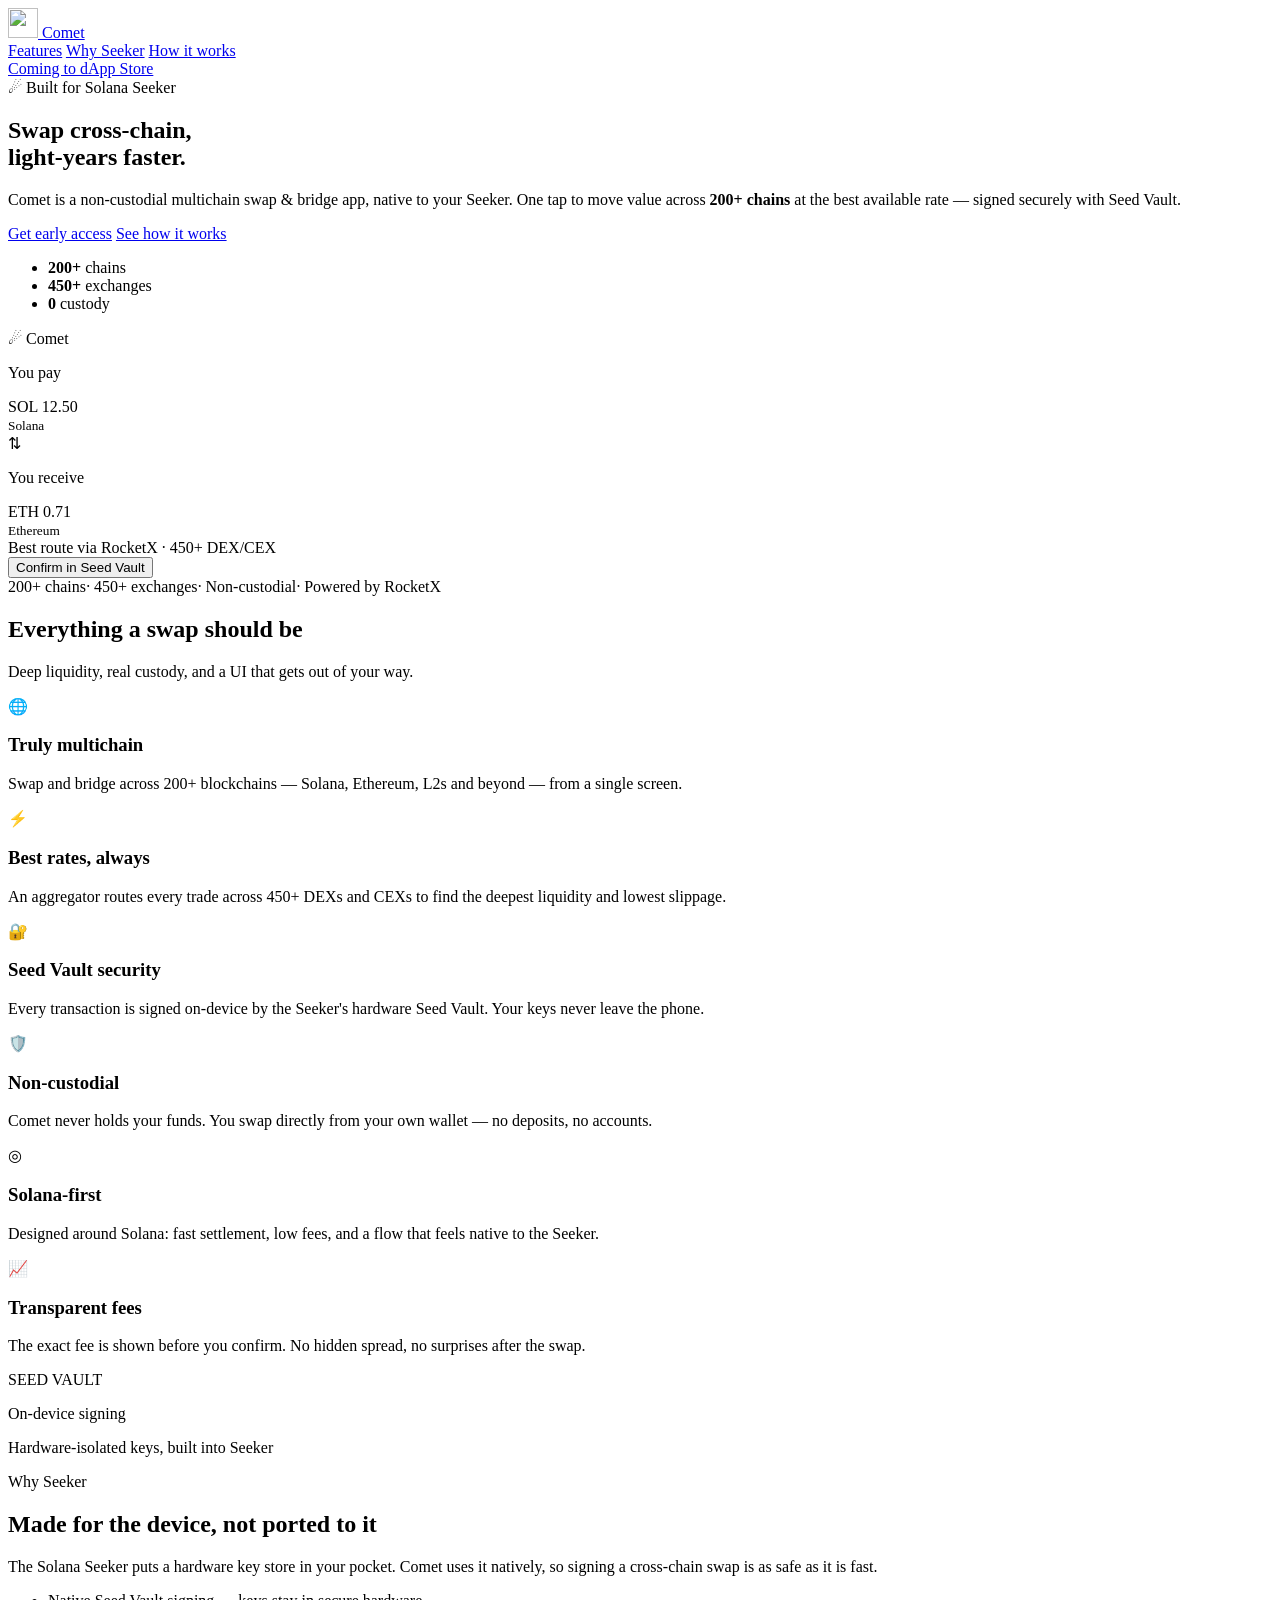
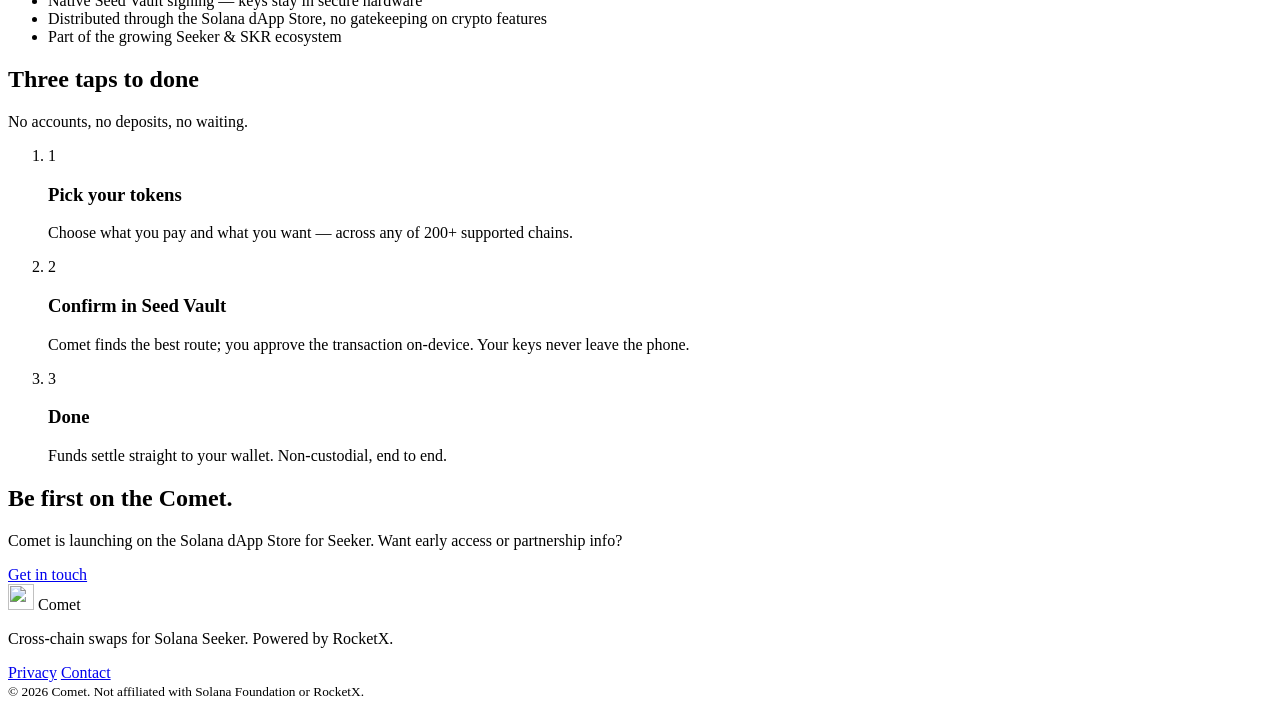
==== index.html @ 414e5646 "Add index.html" ====
<!DOCTYPE html>
<html lang="en">
<head>
  <meta charset="UTF-8" />
  <meta name="viewport" content="width=device-width, initial-scale=1.0" />
  <title>Comet — Cross-chain swaps for Solana Seeker</title>
  <meta name="description" content="Comet is a non-custodial multichain swap & bridge app built for the Solana Seeker. Swap across 200+ chains at the best rates, signed securely with Seed Vault." />
  <meta name="theme-color" content="#08080C" />

  <!-- Open Graph -->
  <meta property="og:title" content="Comet — Cross-chain swaps for Solana Seeker" />
  <meta property="og:description" content="Swap across 200+ chains, light-years faster. Non-custodial, Solana-first, built for Seeker." />
  <meta property="og:type" content="website" />

  <link rel="icon" href="favicon.svg" type="image/svg+xml" />
  <link rel="preconnect" href="https://fonts.googleapis.com" />
  <link rel="preconnect" href="https://fonts.gstatic.com" crossorigin />
  <link href="https://fonts.googleapis.com/css2?family=Space+Grotesk:wght@500;600;700&family=Inter:wght@400;500;600&display=swap" rel="stylesheet" />
  <link rel="stylesheet" href="styles.css" />
</head>
<body>
  <!-- Animated background orbs -->
  <div class="bg-orbs" aria-hidden="true">
    <span class="orb orb--cyan"></span>
    <span class="orb orb--violet"></span>
    <span class="orb orb--cyan2"></span>
  </div>

  <!-- Nav -->
  <header class="nav">
    <a class="brand" href="#top" aria-label="Comet home">
      <img src="assets/logo.svg" alt="" class="brand__logo" width="30" height="30" />
      <span class="brand__name">Comet</span>
    </a>
    <nav class="nav__links">
      <a href="#features">Features</a>
      <a href="#seeker">Why Seeker</a>
      <a href="#how">How it works</a>
    </nav>
    <a href="#cta" class="btn btn--ghost nav__cta">Coming to dApp Store</a>
  </header>

  <main id="top">
    <!-- Hero -->
    <section class="hero">
      <div class="hero__copy">
        <span class="pill">☄ Built for Solana Seeker</span>
        <h1 class="hero__title">
          Swap cross-chain,<br /><span class="gradient-text">light-years faster.</span>
        </h1>
        <p class="hero__sub">
          Comet is a non-custodial multichain swap &amp; bridge app, native to your
          Seeker. One tap to move value across <strong>200+ chains</strong> at the
          best available rate — signed securely with Seed Vault.
        </p>
        <div class="hero__actions">
          <a href="#cta" class="btn btn--primary">Get early access</a>
          <a href="#how" class="btn btn--ghost">See how it works</a>
        </div>
        <ul class="trust" aria-label="Highlights">
          <li><strong>200+</strong> chains</li>
          <li><strong>450+</strong> exchanges</li>
          <li><strong>0</strong> custody</li>
        </ul>
      </div>

      <!-- Phone mockup -->
      <div class="hero__phone" aria-hidden="true">
        <div class="phone">
          <div class="phone__notch"></div>
          <div class="phone__screen">
            <div class="app__top">
              <span class="app__logo">☄ Comet</span>
              <span class="app__dot"></span>
            </div>
            <p class="app__label">You pay</p>
            <div class="swap-card">
              <div class="swap-card__row">
                <span class="token"><span class="token__ico token__ico--sol"></span>SOL</span>
                <span class="amount">12.50</span>
              </div>
              <small class="swap-card__chain">Solana</small>
            </div>
            <div class="swap-arrow">⇅</div>
            <p class="app__label">You receive</p>
            <div class="swap-card">
              <div class="swap-card__row">
                <span class="token"><span class="token__ico token__ico--eth"></span>ETH</span>
                <span class="amount">0.71</span>
              </div>
              <small class="swap-card__chain">Ethereum</small>
            </div>
            <div class="route">
              <span>Best route</span>
              <span class="route__via">via RocketX · 450+ DEX/CEX</span>
            </div>
            <button class="app__cta">Confirm in Seed Vault</button>
          </div>
        </div>
      </div>
    </section>

    <!-- Trust strip -->
    <div class="strip">
      <span>200+ chains</span><i>·</i>
      <span>450+ exchanges</span><i>·</i>
      <span>Non-custodial</span><i>·</i>
      <span>Powered by RocketX</span>
    </div>

    <!-- Features -->
    <section id="features" class="section">
      <div class="section__head reveal">
        <h2>Everything a swap should be</h2>
        <p>Deep liquidity, real custody, and a UI that gets out of your way.</p>
      </div>
      <div class="grid">
        <article class="card reveal">
          <div class="card__ico">🌐</div>
          <h3>Truly multichain</h3>
          <p>Swap and bridge across 200+ blockchains — Solana, Ethereum, L2s and beyond — from a single screen.</p>
        </article>
        <article class="card reveal">
          <div class="card__ico">⚡</div>
          <h3>Best rates, always</h3>
          <p>An aggregator routes every trade across 450+ DEXs and CEXs to find the deepest liquidity and lowest slippage.</p>
        </article>
        <article class="card reveal">
          <div class="card__ico">🔐</div>
          <h3>Seed Vault security</h3>
          <p>Every transaction is signed on-device by the Seeker's hardware Seed Vault. Your keys never leave the phone.</p>
        </article>
        <article class="card reveal">
          <div class="card__ico">🛡️</div>
          <h3>Non-custodial</h3>
          <p>Comet never holds your funds. You swap directly from your own wallet — no deposits, no accounts.</p>
        </article>
        <article class="card reveal">
          <div class="card__ico">◎</div>
          <h3>Solana-first</h3>
          <p>Designed around Solana: fast settlement, low fees, and a flow that feels native to the Seeker.</p>
        </article>
        <article class="card reveal">
          <div class="card__ico">📈</div>
          <h3>Transparent fees</h3>
          <p>The exact fee is shown before you confirm. No hidden spread, no surprises after the swap.</p>
        </article>
      </div>
    </section>

    <!-- Why Seeker -->
    <section id="seeker" class="section section--split">
      <div class="split__media reveal" aria-hidden="true">
        <div class="seeker-card">
          <span class="seeker-card__chip">SEED VAULT</span>
          <div class="seeker-card__glow"></div>
          <p class="seeker-card__big">On-device signing</p>
          <p class="seeker-card__small">Hardware-isolated keys, built into Seeker</p>
        </div>
      </div>
      <div class="split__copy reveal">
        <span class="pill pill--soft">Why Seeker</span>
        <h2>Made for the device, not ported to it</h2>
        <p>The Solana Seeker puts a hardware key store in your pocket. Comet uses it natively, so signing a cross-chain swap is as safe as it is fast.</p>
        <ul class="checks">
          <li>Native Seed Vault signing — keys stay in secure hardware</li>
          <li>Distributed through the Solana dApp Store, no gatekeeping on crypto features</li>
          <li>Part of the growing Seeker &amp; SKR ecosystem</li>
        </ul>
      </div>
    </section>

    <!-- How it works -->
    <section id="how" class="section">
      <div class="section__head reveal">
        <h2>Three taps to done</h2>
        <p>No accounts, no deposits, no waiting.</p>
      </div>
      <ol class="steps">
        <li class="step reveal">
          <span class="step__n">1</span>
          <h3>Pick your tokens</h3>
          <p>Choose what you pay and what you want — across any of 200+ supported chains.</p>
        </li>
        <li class="step reveal">
          <span class="step__n">2</span>
          <h3>Confirm in Seed Vault</h3>
          <p>Comet finds the best route; you approve the transaction on-device. Your keys never leave the phone.</p>
        </li>
        <li class="step reveal">
          <span class="step__n">3</span>
          <h3>Done</h3>
          <p>Funds settle straight to your wallet. Non-custodial, end to end.</p>
        </li>
      </ol>
    </section>

    <!-- CTA -->
    <section id="cta" class="cta reveal">
      <h2>Be first on the Comet.</h2>
      <p>Comet is launching on the Solana dApp Store for Seeker. Want early access or partnership info?</p>
      <a href="mailto:cismytb@gmail.com?subject=Comet%20early%20access" class="btn btn--primary btn--lg">Get in touch</a>
    </section>
  </main>

  <footer class="footer">
    <div class="footer__brand">
      <img src="assets/logo.svg" alt="" width="26" height="26" />
      <span>Comet</span>
    </div>
    <p class="footer__tag">Cross-chain swaps for Solana Seeker. Powered by RocketX.</p>
    <nav class="footer__links">
      <a href="privacy.html">Privacy</a>
      <a href="mailto:cismytb@gmail.com">Contact</a>
    </nav>
    <small class="footer__copy">© <span id="year">2026</span> Comet. Not affiliated with Solana Foundation or RocketX.</small>
  </footer>

  <script src="script.js"></script>
</body>
</html>
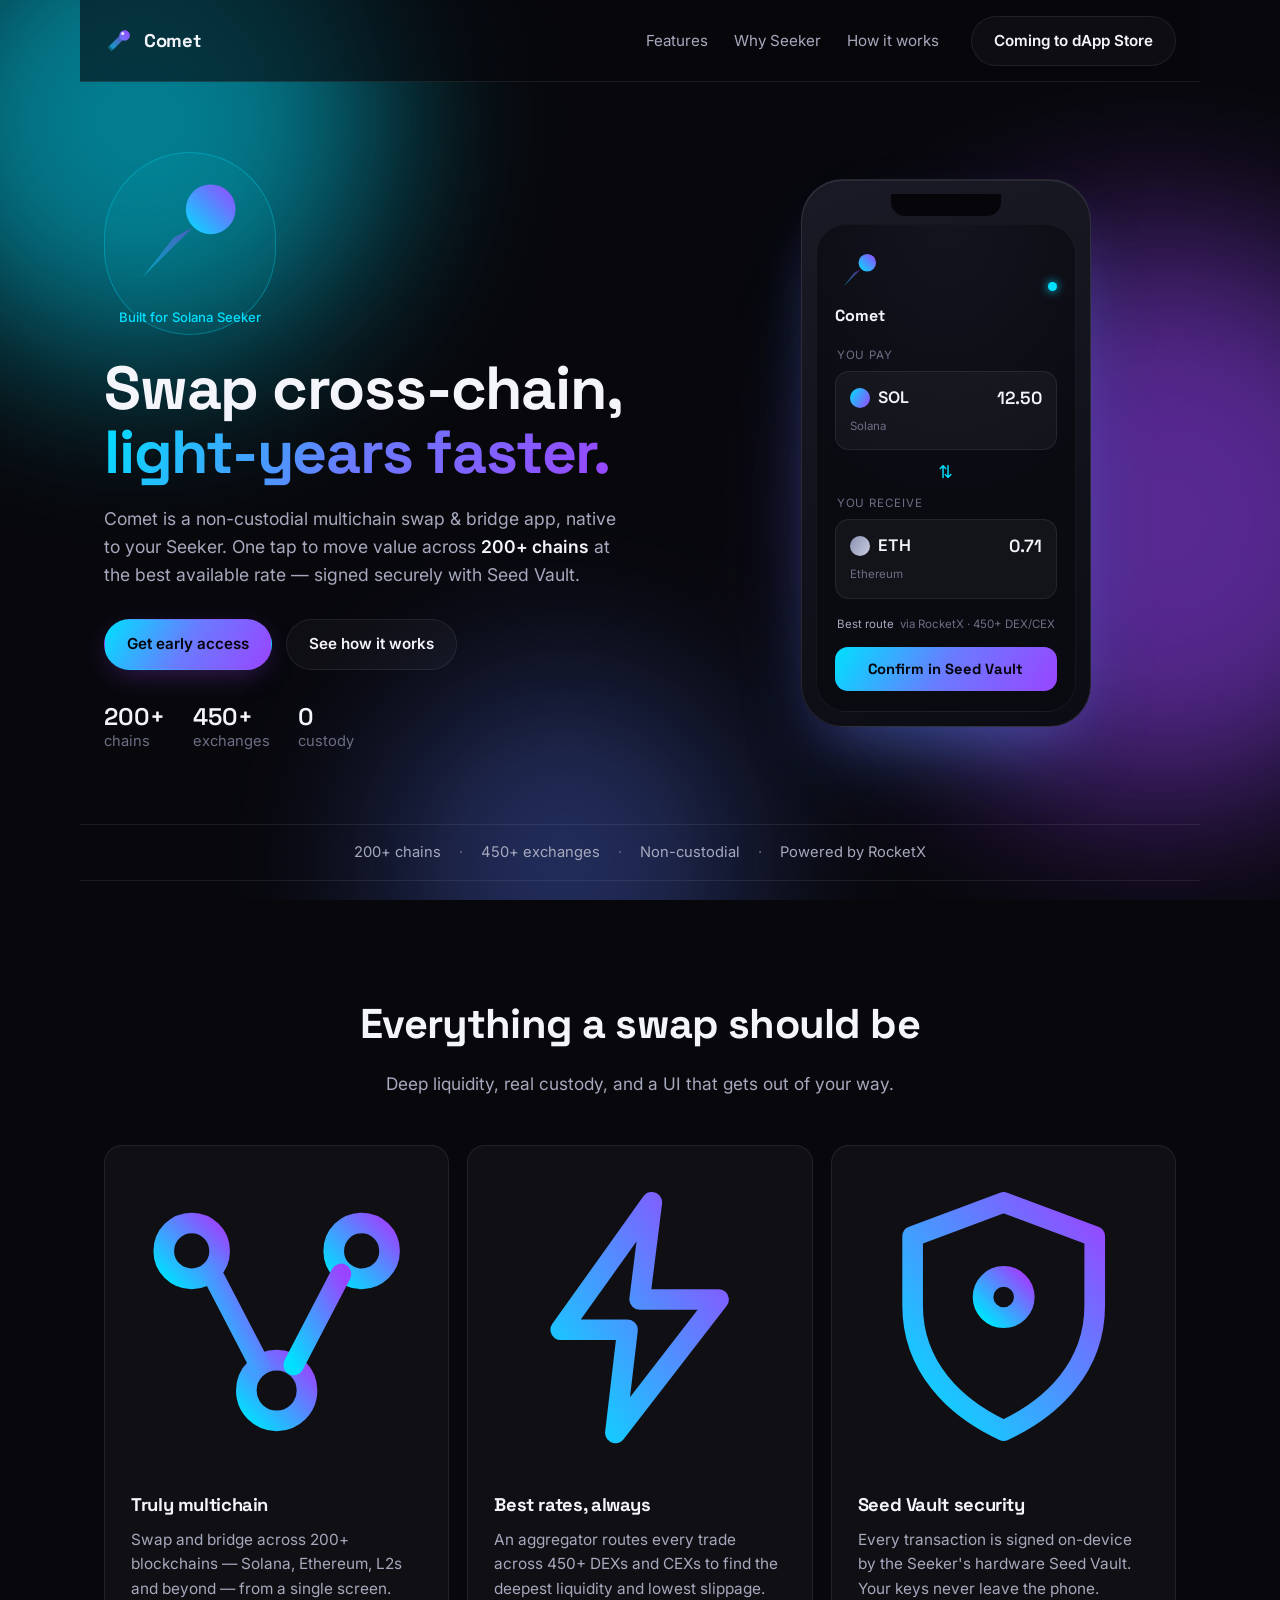
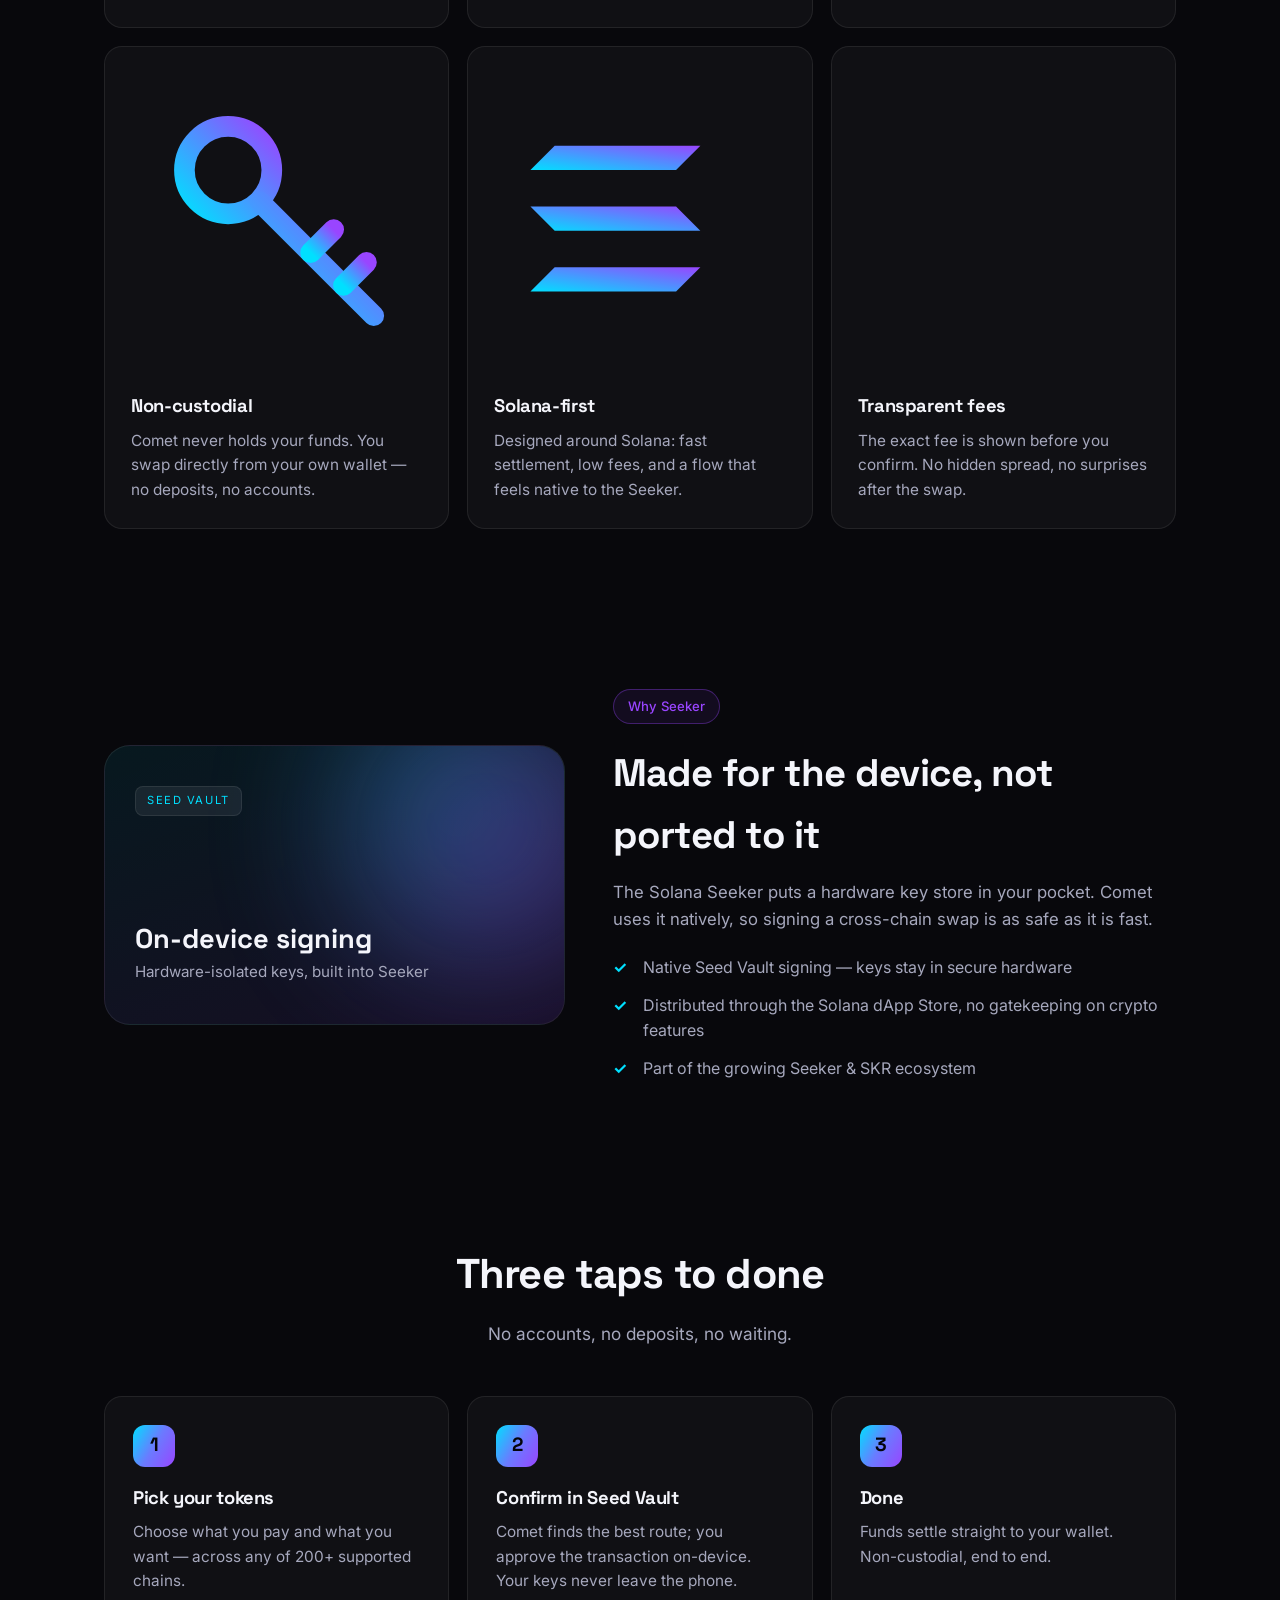
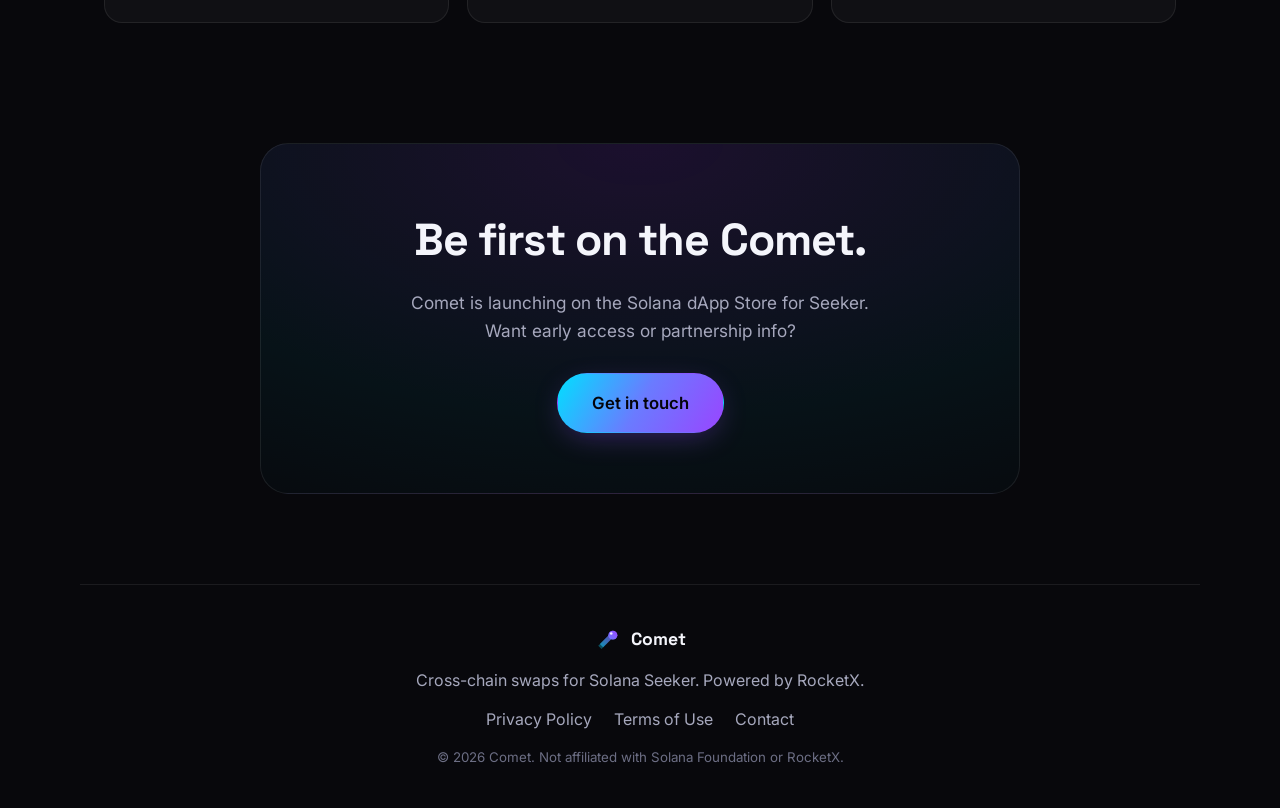
==== commit 66c176a0: "Update index.html" ====
--- a/index.html
+++ b/index.html
@@ -19,6 +19,16 @@
   <link rel="stylesheet" href="styles.css" />
 </head>
 <body>
+  <!-- Shared gradient for inline icons -->
+  <svg width="0" height="0" style="position:absolute" aria-hidden="true" focusable="false">
+    <defs>
+      <linearGradient id="ig" x1="0" y1="1" x2="1" y2="0">
+        <stop stop-color="#00E0FF" />
+        <stop offset="1" stop-color="#9945FF" />
+      </linearGradient>
+    </defs>
+  </svg>
+
   <!-- Animated background orbs -->
   <div class="bg-orbs" aria-hidden="true">
     <span class="orb orb--cyan"></span>
@@ -44,7 +54,7 @@
     <!-- Hero -->
     <section class="hero">
       <div class="hero__copy">
-        <span class="pill">☄ Built for Solana Seeker</span>
+        <span class="pill"><svg class="ico-inline" viewBox="0 0 24 24" aria-hidden="true"><circle cx="15.5" cy="8.5" r="4.2" fill="url(#ig)"/><path d="M12.4 11.6 4 20l5.2-6.7z" fill="url(#ig)" opacity="0.5"/></svg>Built for Solana Seeker</span>
         <h1 class="hero__title">
           Swap cross-chain,<br /><span class="gradient-text">light-years faster.</span>
         </h1>
@@ -70,7 +80,7 @@
           <div class="phone__notch"></div>
           <div class="phone__screen">
             <div class="app__top">
-              <span class="app__logo">☄ Comet</span>
+              <span class="app__logo"><svg class="ico-inline" viewBox="0 0 24 24" aria-hidden="true"><circle cx="15.5" cy="8.5" r="4.2" fill="url(#ig)"/><path d="M12.4 11.6 4 20l5.2-6.7z" fill="url(#ig)" opacity="0.5"/></svg>Comet</span>
               <span class="app__dot"></span>
             </div>
             <p class="app__label">You pay</p>
@@ -116,32 +126,32 @@
       </div>
       <div class="grid">
         <article class="card reveal">
-          <div class="card__ico">🌐</div>
+          <div class="card__ico"><svg class="ico" viewBox="0 0 24 24" fill="none" stroke="url(#ig)" stroke-width="1.7" stroke-linecap="round" stroke-linejoin="round" aria-hidden="true"><circle cx="5" cy="6.5" r="2.3"/><circle cx="19" cy="6.5" r="2.3"/><circle cx="12" cy="18" r="2.5"/><path d="M6.7 8.4 10.6 15.9"/><path d="M17.3 8.4 13.4 15.9"/><path d="M7.2 6.5h9.6"/></svg></div>
           <h3>Truly multichain</h3>
           <p>Swap and bridge across 200+ blockchains — Solana, Ethereum, L2s and beyond — from a single screen.</p>
         </article>
         <article class="card reveal">
-          <div class="card__ico">⚡</div>
+          <div class="card__ico"><svg class="ico" viewBox="0 0 24 24" fill="none" stroke="url(#ig)" stroke-width="1.7" stroke-linecap="round" stroke-linejoin="round" aria-hidden="true"><path d="M13 2.5 5.5 13H11l-1 8.5L18.5 10.5H12z"/></svg></div>
           <h3>Best rates, always</h3>
           <p>An aggregator routes every trade across 450+ DEXs and CEXs to find the deepest liquidity and lowest slippage.</p>
         </article>
         <article class="card reveal">
-          <div class="card__ico">🔐</div>
+          <div class="card__ico"><svg class="ico" viewBox="0 0 24 24" fill="none" stroke="url(#ig)" stroke-width="1.7" stroke-linecap="round" stroke-linejoin="round" aria-hidden="true"><path d="M12 2.5 19.5 5.3V11c0 5-3.4 8.4-7.5 10.3C7.9 19.4 4.5 16 4.5 11V5.3z"/><circle cx="12" cy="10.3" r="1.7"/><path d="M12 12v3"/></svg></div>
           <h3>Seed Vault security</h3>
           <p>Every transaction is signed on-device by the Seeker's hardware Seed Vault. Your keys never leave the phone.</p>
         </article>
         <article class="card reveal">
-          <div class="card__ico">🛡️</div>
+          <div class="card__ico"><svg class="ico" viewBox="0 0 24 24" fill="none" stroke="url(#ig)" stroke-width="1.7" stroke-linecap="round" stroke-linejoin="round" aria-hidden="true"><circle cx="8" cy="8" r="3.6"/><path d="M10.6 10.6 20 20"/><path d="M17.5 17.5 19.4 15.6"/><path d="M14.8 14.8 16.7 12.9"/></svg></div>
           <h3>Non-custodial</h3>
           <p>Comet never holds your funds. You swap directly from your own wallet — no deposits, no accounts.</p>
         </article>
         <article class="card reveal">
-          <div class="card__ico">◎</div>
+          <div class="card__ico"><svg class="ico" viewBox="0 0 24 24" fill="url(#ig)" aria-hidden="true"><path d="M5 6h12l-2 2H3z"/><path d="M3 11h12l2 2H5z"/><path d="M5 16h12l-2 2H3z"/></svg></div>
           <h3>Solana-first</h3>
           <p>Designed around Solana: fast settlement, low fees, and a flow that feels native to the Seeker.</p>
         </article>
         <article class="card reveal">
-          <div class="card__ico">📈</div>
+          <div class="card__ico"><svg class="ico" viewBox="0 0 24 24" fill="none" stroke="url(#ig)" stroke-width="1.7" stroke-linecap="round" stroke-linejoin="round" aria-hidden="true"><path d="M4 20h16"/><path d="M7 20v-5"/><path d="M12 20V8"/><path d="M17 20v-9"/></svg></div>
           <h3>Transparent fees</h3>
           <p>The exact fee is shown before you confirm. No hidden spread, no surprises after the swap.</p>
         </article>
@@ -210,7 +220,8 @@
     </div>
     <p class="footer__tag">Cross-chain swaps for Solana Seeker. Powered by RocketX.</p>
     <nav class="footer__links">
-      <a href="privacy.html">Privacy</a>
+      <a href="privacy.html">Privacy Policy</a>
+      <a href="terms.html">Terms of Use</a>
       <a href="mailto:cismytb@gmail.com">Contact</a>
     </nav>
     <small class="footer__copy">© <span id="year">2026</span> Comet. Not affiliated with Solana Foundation or RocketX.</small>
--- a/styles.css
+++ b/styles.css
@@ -0,0 +1,227 @@
+/* ===== Comet — landing styles ===== */
+:root {
+  --bg: #08080c;
+  --bg-soft: #0e0e16;
+  --ink: #f4f5fb;
+  --ink-dim: #a6a8bd;
+  --ink-faint: #6c6e84;
+  --cyan: #00e0ff;
+  --violet: #9945ff;
+  --line: rgba(255, 255, 255, 0.08);
+  --card: rgba(255, 255, 255, 0.035);
+  --grad: linear-gradient(120deg, #00e0ff 0%, #6a7bff 50%, #9945ff 100%);
+  --glow-cyan: rgba(0, 224, 255, 0.35);
+  --glow-violet: rgba(153, 69, 255, 0.4);
+  --radius: 18px;
+  --maxw: 1120px;
+}
+
+* { box-sizing: border-box; margin: 0; padding: 0; }
+
+html { scroll-behavior: smooth; }
+
+body {
+  font-family: "Inter", system-ui, -apple-system, Segoe UI, Roboto, sans-serif;
+  background: var(--bg);
+  color: var(--ink);
+  line-height: 1.6;
+  overflow-x: hidden;
+  -webkit-font-smoothing: antialiased;
+}
+
+h1, h2, h3, .brand__name { font-family: "Space Grotesk", "Inter", sans-serif; letter-spacing: -0.02em; }
+
+a { color: inherit; text-decoration: none; }
+strong { color: var(--ink); font-weight: 600; }
+
+.gradient-text {
+  background: var(--grad);
+  -webkit-background-clip: text;
+  background-clip: text;
+  color: transparent;
+}
+
+/* ===== Background orbs ===== */
+.bg-orbs { position: fixed; inset: 0; z-index: -1; overflow: hidden; pointer-events: none; }
+.orb { position: absolute; border-radius: 50%; filter: blur(90px); opacity: 0.55; }
+.orb--cyan { width: 480px; height: 480px; background: var(--cyan); top: -120px; left: -100px; animation: float1 18s ease-in-out infinite; }
+.orb--violet { width: 560px; height: 560px; background: var(--violet); top: 240px; right: -160px; animation: float2 22s ease-in-out infinite; }
+.orb--cyan2 { width: 360px; height: 360px; background: #5a7bff; bottom: -140px; left: 30%; opacity: 0.35; animation: float1 26s ease-in-out infinite; }
+
+@keyframes float1 { 0%,100% { transform: translate(0,0); } 50% { transform: translate(40px,60px); } }
+@keyframes float2 { 0%,100% { transform: translate(0,0); } 50% { transform: translate(-50px,40px); } }
+
+/* ===== Nav ===== */
+.nav {
+  position: sticky; top: 0; z-index: 50;
+  display: flex; align-items: center; gap: 24px;
+  max-width: var(--maxw); margin: 0 auto; padding: 16px 24px;
+  width: 100%;
+}
+.nav::before {
+  content: ""; position: absolute; inset: 0; z-index: -1;
+  background: rgba(8, 8, 12, 0.6); backdrop-filter: blur(14px);
+  border-bottom: 1px solid var(--line);
+}
+.brand { display: flex; align-items: center; gap: 10px; font-weight: 700; font-size: 1.15rem; }
+.brand__logo { display: block; }
+.nav__links { display: flex; gap: 26px; margin-left: auto; font-size: 0.95rem; color: var(--ink-dim); }
+.nav__links a:hover { color: var(--ink); }
+.nav__cta { margin-left: 8px; }
+
+@media (max-width: 760px) {
+  .nav__links { display: none; }
+  .nav__cta { margin-left: auto; }
+}
+
+/* ===== Buttons ===== */
+.btn {
+  display: inline-flex; align-items: center; justify-content: center;
+  padding: 12px 22px; border-radius: 999px; font-weight: 600; font-size: 0.95rem;
+  border: 1px solid transparent; cursor: pointer; transition: transform .15s ease, box-shadow .2s ease, background .2s ease;
+}
+.btn--primary { background: var(--grad); color: #04040a; box-shadow: 0 8px 30px -8px var(--glow-violet); }
+.btn--primary:hover { transform: translateY(-2px); box-shadow: 0 14px 40px -10px var(--glow-cyan); }
+.btn--ghost { border-color: var(--line); background: rgba(255,255,255,0.03); color: var(--ink); }
+.btn--ghost:hover { border-color: rgba(255,255,255,0.25); transform: translateY(-2px); }
+.btn--lg { padding: 16px 34px; font-size: 1.05rem; }
+
+/* ===== Hero ===== */
+.hero {
+  max-width: var(--maxw); margin: 0 auto; padding: 70px 24px 40px;
+  display: grid; grid-template-columns: 1.1fr 0.9fr; gap: 48px; align-items: center;
+}
+.pill {
+  display: inline-block; padding: 6px 14px; border-radius: 999px; font-size: 0.82rem;
+  color: var(--cyan); border: 1px solid rgba(0,224,255,0.3); background: rgba(0,224,255,0.06);
+  margin-bottom: 22px; font-weight: 500;
+}
+.pill--soft { color: var(--violet); border-color: rgba(153,69,255,0.35); background: rgba(153,69,255,0.08); margin-bottom: 18px; }
+.hero__title { font-size: clamp(2.4rem, 5.5vw, 3.8rem); line-height: 1.05; font-weight: 700; }
+.hero__sub { margin-top: 20px; color: var(--ink-dim); font-size: 1.1rem; max-width: 520px; }
+.hero__actions { display: flex; gap: 14px; margin-top: 30px; flex-wrap: wrap; }
+.trust { list-style: none; display: flex; gap: 28px; margin-top: 34px; }
+.trust li { color: var(--ink-faint); font-size: 0.92rem; }
+.trust strong { display: block; font-size: 1.5rem; font-family: "Space Grotesk"; color: var(--ink); line-height: 1.1; }
+
+@media (max-width: 880px) {
+  .hero { grid-template-columns: 1fr; padding-top: 48px; }
+  .hero__phone { order: -1; display: flex; justify-content: center; }
+}
+
+/* ===== Phone mockup ===== */
+.hero__phone { display: flex; justify-content: center; }
+.phone {
+  position: relative; width: 290px; padding: 14px; border-radius: 42px;
+  background: linear-gradient(160deg, #1a1a26, #0c0c14);
+  border: 1px solid rgba(255,255,255,0.1);
+  box-shadow: 0 40px 90px -30px rgba(0,224,255,0.25), 0 30px 60px -20px rgba(153,69,255,0.3), inset 0 1px 0 rgba(255,255,255,0.08);
+  animation: rise 1s ease both;
+}
+@keyframes rise { from { opacity: 0; transform: translateY(24px); } to { opacity: 1; transform: translateY(0); } }
+.phone__notch { width: 110px; height: 22px; background: #05050a; border-radius: 0 0 14px 14px; margin: 0 auto 8px; }
+.phone__screen {
+  background: radial-gradient(120% 80% at 50% 0%, #14141f 0%, #0a0a11 70%);
+  border-radius: 30px; padding: 20px 18px; border: 1px solid rgba(255,255,255,0.05);
+}
+.app__top { display: flex; justify-content: space-between; align-items: center; margin-bottom: 18px; }
+.app__logo { font-family: "Space Grotesk"; font-weight: 700; font-size: 1rem; }
+.app__dot { width: 9px; height: 9px; border-radius: 50%; background: var(--cyan); box-shadow: 0 0 10px var(--cyan); }
+.app__label { font-size: 0.72rem; color: var(--ink-faint); text-transform: uppercase; letter-spacing: 0.08em; margin: 8px 2px 6px; }
+.swap-card { background: rgba(255,255,255,0.04); border: 1px solid var(--line); border-radius: 14px; padding: 12px 14px; }
+.swap-card__row { display: flex; justify-content: space-between; align-items: center; }
+.token { display: flex; align-items: center; gap: 8px; font-weight: 600; }
+.token__ico { width: 20px; height: 20px; border-radius: 50%; display: inline-block; }
+.token__ico--sol { background: linear-gradient(120deg, #00e0ff, #9945ff); }
+.token__ico--eth { background: linear-gradient(120deg, #8a92b2, #c9cce0); }
+.amount { font-family: "Space Grotesk"; font-weight: 600; font-size: 1.1rem; }
+.swap-card__chain { color: var(--ink-faint); font-size: 0.72rem; }
+.swap-arrow { text-align: center; color: var(--cyan); font-size: 1.1rem; margin: 8px 0; }
+.route { display: flex; justify-content: space-between; align-items: center; margin: 16px 2px 14px; font-size: 0.72rem; color: var(--ink-dim); }
+.route__via { color: var(--ink-faint); }
+.app__cta { width: 100%; padding: 13px; border: none; border-radius: 13px; background: var(--grad); color: #04040a; font-weight: 700; font-family: "Space Grotesk"; font-size: 0.92rem; cursor: pointer; }
+
+/* ===== Strip ===== */
+.strip {
+  max-width: var(--maxw); margin: 30px auto; padding: 16px 24px;
+  display: flex; flex-wrap: wrap; justify-content: center; gap: 18px;
+  color: var(--ink-dim); font-size: 0.92rem; border-top: 1px solid var(--line); border-bottom: 1px solid var(--line);
+}
+.strip i { color: var(--ink-faint); font-style: normal; }
+
+/* ===== Sections ===== */
+.section { max-width: var(--maxw); margin: 0 auto; padding: 80px 24px; }
+.section__head { text-align: center; max-width: 620px; margin: 0 auto 48px; }
+.section__head h2 { font-size: clamp(1.8rem, 4vw, 2.6rem); }
+.section__head p { color: var(--ink-dim); margin-top: 12px; font-size: 1.08rem; }
+
+/* ===== Feature grid ===== */
+.grid { display: grid; grid-template-columns: repeat(3, 1fr); gap: 18px; }
+@media (max-width: 880px) { .grid { grid-template-columns: 1fr 1fr; } }
+@media (max-width: 560px) { .grid { grid-template-columns: 1fr; } }
+.card {
+  background: var(--card); border: 1px solid var(--line); border-radius: var(--radius);
+  padding: 26px; transition: transform .2s ease, border-color .2s ease, background .2s ease;
+}
+.card:hover { transform: translateY(-4px); border-color: rgba(0,224,255,0.3); background: rgba(255,255,255,0.05); }
+.card__ico { font-size: 1.7rem; margin-bottom: 14px; }
+.card h3 { font-size: 1.15rem; margin-bottom: 8px; }
+.card p { color: var(--ink-dim); font-size: 0.96rem; }
+
+/* ===== Split (Why Seeker) ===== */
+.section--split { display: grid; grid-template-columns: 0.9fr 1.1fr; gap: 48px; align-items: center; }
+@media (max-width: 880px) { .section--split { grid-template-columns: 1fr; } }
+.seeker-card {
+  position: relative; border-radius: 26px; padding: 40px 30px; min-height: 280px;
+  background: linear-gradient(160deg, rgba(0,224,255,0.08), rgba(153,69,255,0.1));
+  border: 1px solid var(--line); overflow: hidden; display: flex; flex-direction: column; justify-content: flex-end;
+}
+.seeker-card__glow { position: absolute; width: 280px; height: 280px; border-radius: 50%; background: var(--grad); filter: blur(70px); opacity: 0.4; top: -60px; right: -60px; }
+.seeker-card__chip { align-self: flex-start; font-size: 0.7rem; letter-spacing: 0.14em; padding: 5px 11px; border-radius: 8px; background: rgba(255,255,255,0.07); border: 1px solid var(--line); color: var(--cyan); position: relative; }
+.seeker-card__big { font-family: "Space Grotesk"; font-weight: 700; font-size: 1.7rem; margin-top: auto; position: relative; }
+.seeker-card__small { color: var(--ink-dim); font-size: 0.95rem; position: relative; }
+.split__copy h2 { font-size: clamp(1.7rem, 3.6vw, 2.4rem); margin-bottom: 14px; }
+.split__copy > p { color: var(--ink-dim); font-size: 1.05rem; }
+.checks { list-style: none; margin-top: 22px; display: grid; gap: 12px; }
+.checks li { position: relative; padding-left: 30px; color: var(--ink-dim); }
+.checks li::before { content: "✓"; position: absolute; left: 0; top: 0; color: var(--cyan); font-weight: 700; }
+
+/* ===== Steps ===== */
+.steps { list-style: none; display: grid; grid-template-columns: repeat(3, 1fr); gap: 18px; counter-reset: step; }
+@media (max-width: 760px) { .steps { grid-template-columns: 1fr; } }
+.step { background: var(--card); border: 1px solid var(--line); border-radius: var(--radius); padding: 28px; }
+.step__n {
+  display: inline-flex; align-items: center; justify-content: center; width: 42px; height: 42px;
+  border-radius: 12px; font-family: "Space Grotesk"; font-weight: 700; font-size: 1.2rem;
+  background: var(--grad); color: #04040a; margin-bottom: 16px;
+}
+.step h3 { font-size: 1.15rem; margin-bottom: 8px; }
+.step p { color: var(--ink-dim); font-size: 0.96rem; }
+
+/* ===== CTA ===== */
+.cta {
+  max-width: 760px; margin: 40px auto 90px; padding: 60px 30px; text-align: center;
+  border-radius: 28px; border: 1px solid var(--line);
+  background: radial-gradient(120% 130% at 50% 0%, rgba(153,69,255,0.14), rgba(0,224,255,0.05) 60%, transparent);
+}
+.cta h2 { font-size: clamp(1.9rem, 4.5vw, 2.8rem); }
+.cta p { color: var(--ink-dim); margin: 14px auto 28px; max-width: 460px; font-size: 1.08rem; }
+
+/* ===== Footer ===== */
+.footer { border-top: 1px solid var(--line); max-width: var(--maxw); margin: 0 auto; padding: 40px 24px; display: grid; gap: 14px; justify-items: center; text-align: center; }
+.footer__brand { display: flex; align-items: center; gap: 10px; font-family: "Space Grotesk"; font-weight: 700; font-size: 1.1rem; }
+.footer__tag { color: var(--ink-dim); }
+.footer__links { display: flex; gap: 22px; }
+.footer__links a { color: var(--ink-dim); }
+.footer__links a:hover { color: var(--ink); }
+.footer__copy { color: var(--ink-faint); }
+
+/* ===== Reveal animation ===== */
+.reveal { opacity: 0; transform: translateY(22px); transition: opacity .6s ease, transform .6s ease; }
+.reveal.is-visible { opacity: 1; transform: translateY(0); }
+
+@media (prefers-reduced-motion: reduce) {
+  .orb, .phone { animation: none; }
+  .reveal { opacity: 1; transform: none; transition: none; }
+  html { scroll-behavior: auto; }
+}
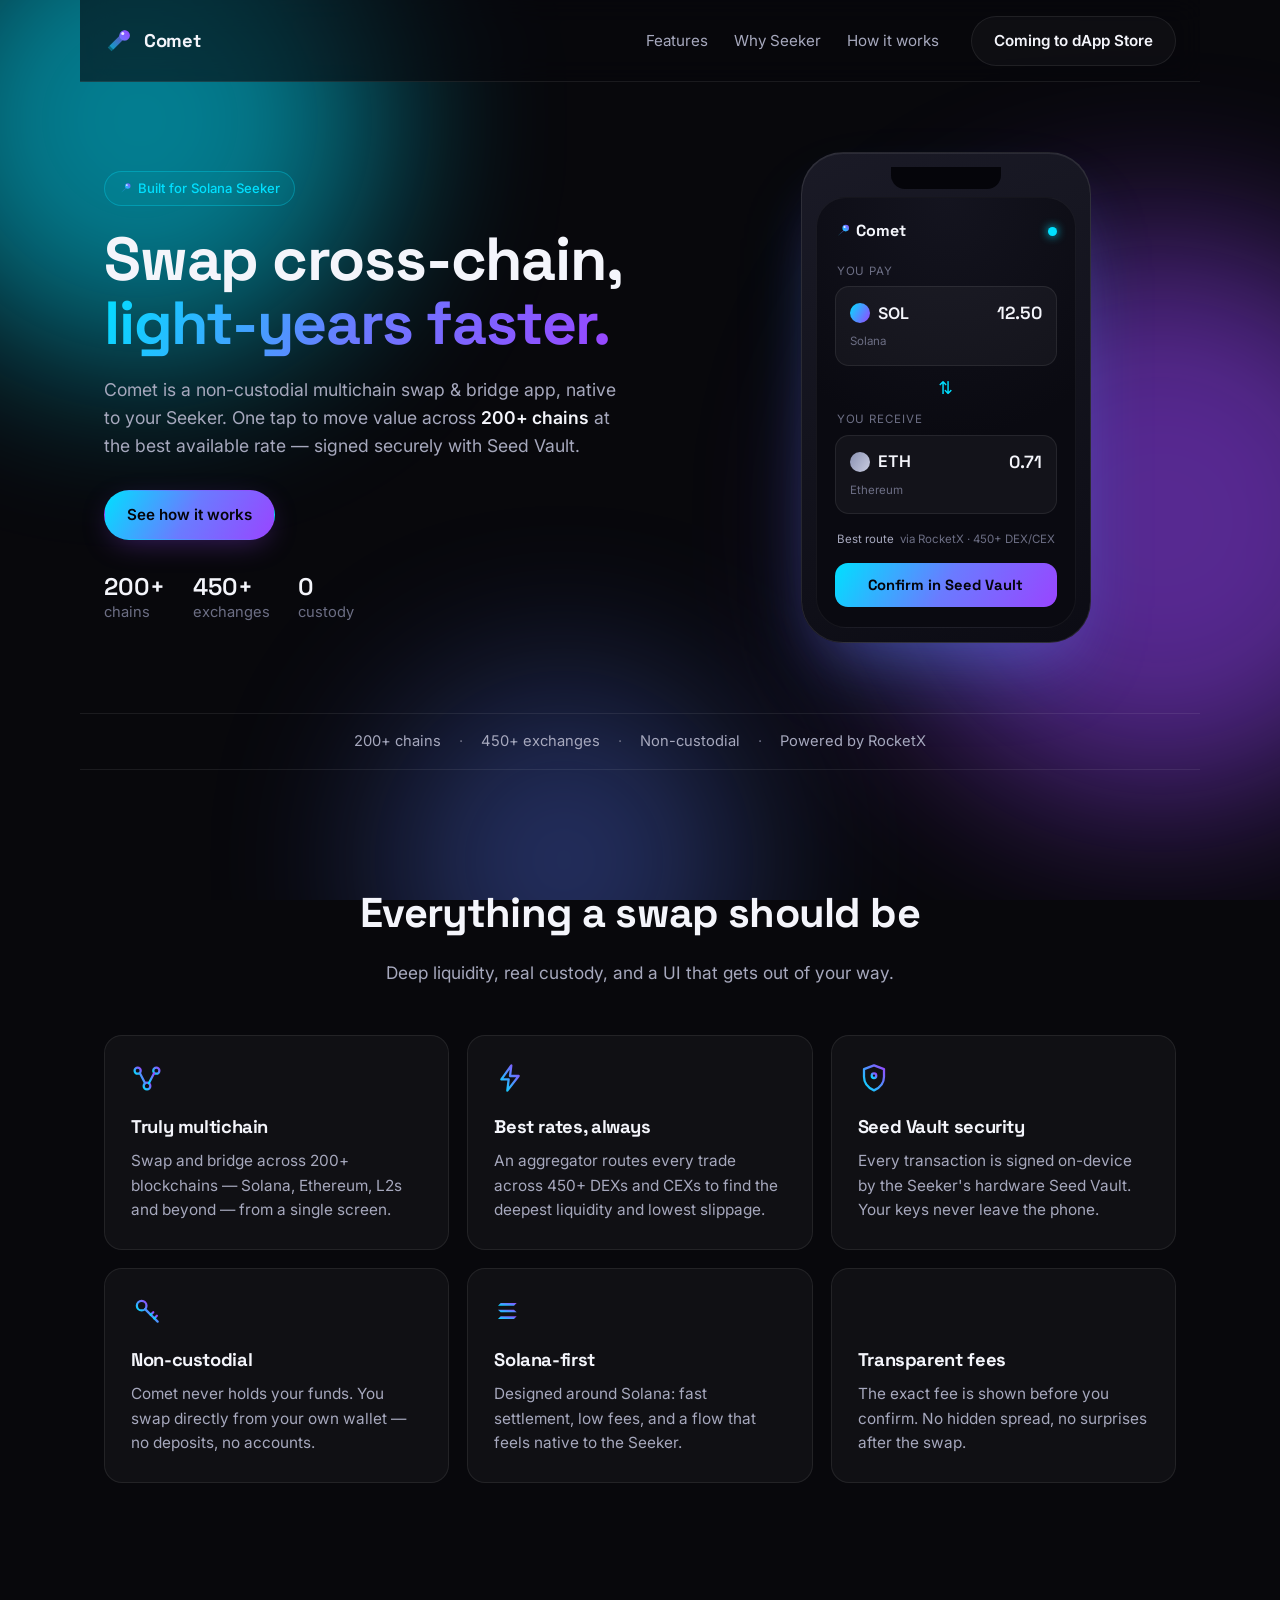
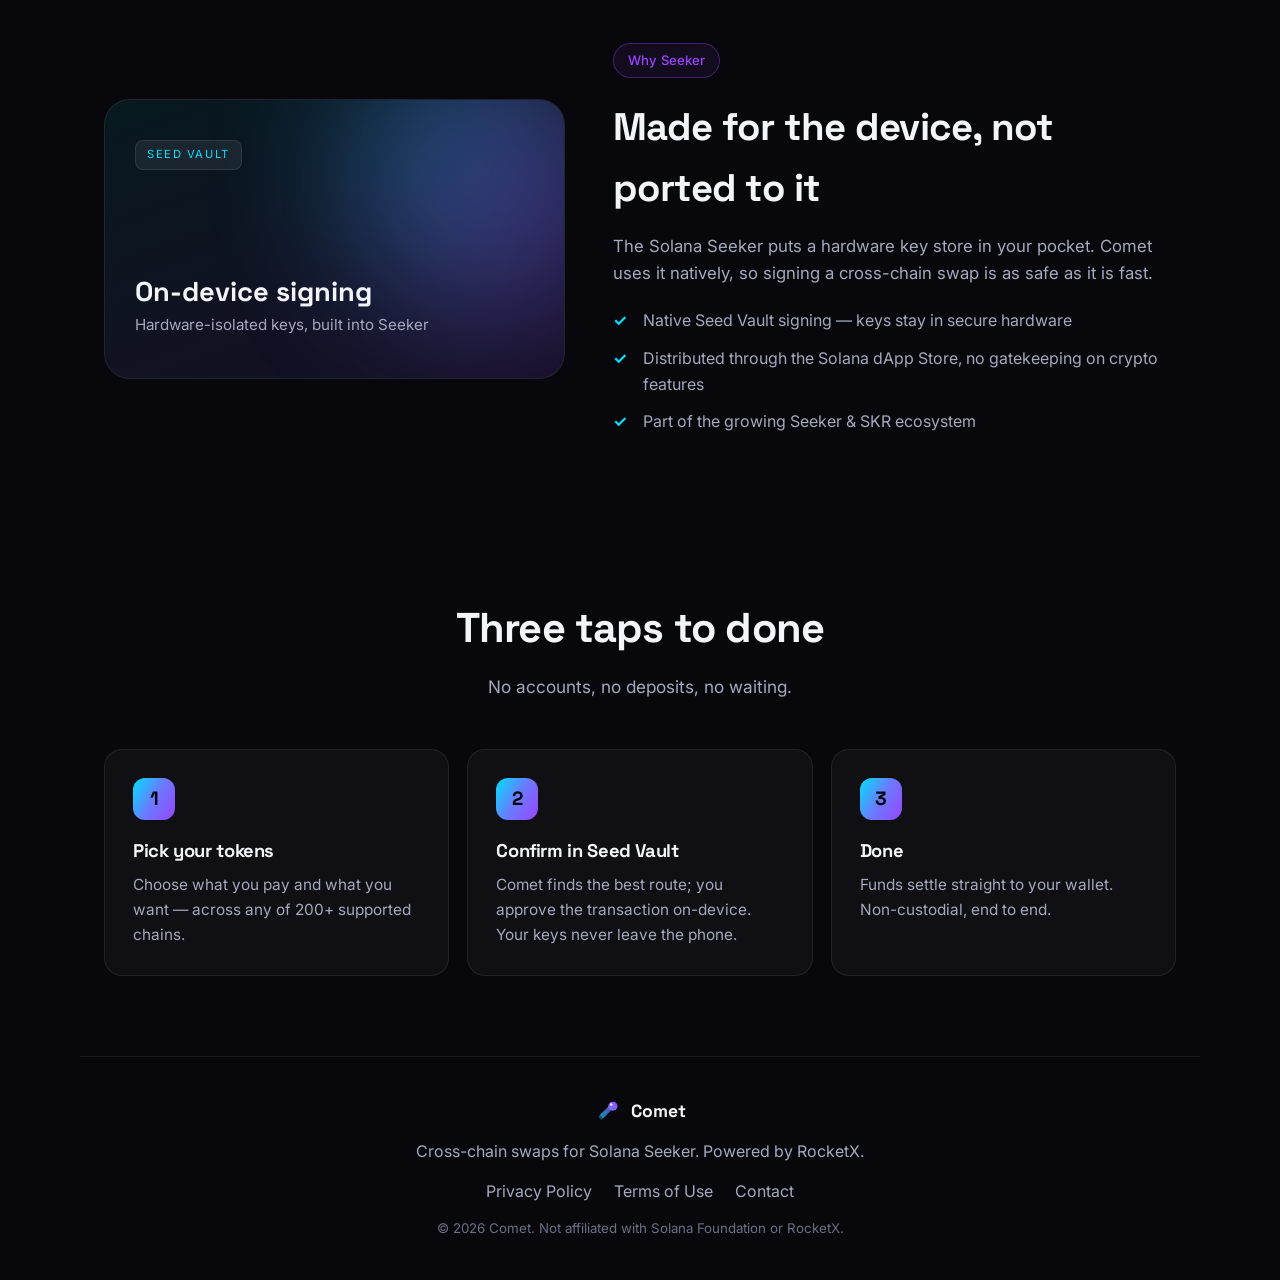
==== commit f29553d9: "Remove CTA section + Get early access, refine small icons" ====
--- a/index.html
+++ b/index.html
@@ -47,14 +47,14 @@
       <a href="#seeker">Why Seeker</a>
       <a href="#how">How it works</a>
     </nav>
-    <a href="#cta" class="btn btn--ghost nav__cta">Coming to dApp Store</a>
+    <a href="mailto:cismytb@gmail.com" class="btn btn--ghost nav__cta">Coming to dApp Store</a>
   </header>
 
   <main id="top">
     <!-- Hero -->
     <section class="hero">
       <div class="hero__copy">
-        <span class="pill"><svg class="ico-inline" viewBox="0 0 24 24" aria-hidden="true"><circle cx="15.5" cy="8.5" r="4.2" fill="url(#ig)"/><path d="M12.4 11.6 4 20l5.2-6.7z" fill="url(#ig)" opacity="0.5"/></svg>Built for Solana Seeker</span>
+        <span class="pill"><svg class="ico-inline" viewBox="0 0 24 24" aria-hidden="true"><circle cx="15.3" cy="8.7" r="4.7" fill="url(#ig)"/><path d="M12.6 11.4 Q7.5 15.8 4 20 Q9.6 15.2 13.7 12.3 Z" fill="url(#ig)" opacity="0.5"/><circle cx="13.7" cy="7.1" r="1.5" fill="#fff" opacity="0.85"/></svg>Built for Solana Seeker</span>
         <h1 class="hero__title">
           Swap cross-chain,<br /><span class="gradient-text">light-years faster.</span>
         </h1>
@@ -64,8 +64,7 @@
           best available rate — signed securely with Seed Vault.
         </p>
         <div class="hero__actions">
-          <a href="#cta" class="btn btn--primary">Get early access</a>
-          <a href="#how" class="btn btn--ghost">See how it works</a>
+          <a href="#how" class="btn btn--primary">See how it works</a>
         </div>
         <ul class="trust" aria-label="Highlights">
           <li><strong>200+</strong> chains</li>
@@ -80,7 +79,7 @@
           <div class="phone__notch"></div>
           <div class="phone__screen">
             <div class="app__top">
-              <span class="app__logo"><svg class="ico-inline" viewBox="0 0 24 24" aria-hidden="true"><circle cx="15.5" cy="8.5" r="4.2" fill="url(#ig)"/><path d="M12.4 11.6 4 20l5.2-6.7z" fill="url(#ig)" opacity="0.5"/></svg>Comet</span>
+              <span class="app__logo"><svg class="ico-inline" viewBox="0 0 24 24" aria-hidden="true"><circle cx="15.3" cy="8.7" r="4.7" fill="url(#ig)"/><path d="M12.6 11.4 Q7.5 15.8 4 20 Q9.6 15.2 13.7 12.3 Z" fill="url(#ig)" opacity="0.5"/><circle cx="13.7" cy="7.1" r="1.5" fill="#fff" opacity="0.85"/></svg>Comet</span>
               <span class="app__dot"></span>
             </div>
             <p class="app__label">You pay</p>
@@ -204,13 +203,6 @@
         </li>
       </ol>
     </section>
-
-    <!-- CTA -->
-    <section id="cta" class="cta reveal">
-      <h2>Be first on the Comet.</h2>
-      <p>Comet is launching on the Solana dApp Store for Seeker. Want early access or partnership info?</p>
-      <a href="mailto:cismytb@gmail.com?subject=Comet%20early%20access" class="btn btn--primary btn--lg">Get in touch</a>
-    </section>
   </main>
 
   <footer class="footer">
--- a/styles.css
+++ b/styles.css
@@ -164,7 +164,9 @@
   padding: 26px; transition: transform .2s ease, border-color .2s ease, background .2s ease;
 }
 .card:hover { transform: translateY(-4px); border-color: rgba(0,224,255,0.3); background: rgba(255,255,255,0.05); }
-.card__ico { font-size: 1.7rem; margin-bottom: 14px; }
+.card__ico { margin-bottom: 16px; height: 34px; }
+.ico { width: 32px; height: 32px; display: block; }
+.ico-inline { width: 1.05em; height: 1.05em; vertical-align: -0.18em; margin-right: 5px; }
 .card h3 { font-size: 1.15rem; margin-bottom: 8px; }
 .card p { color: var(--ink-dim); font-size: 0.96rem; }
 
